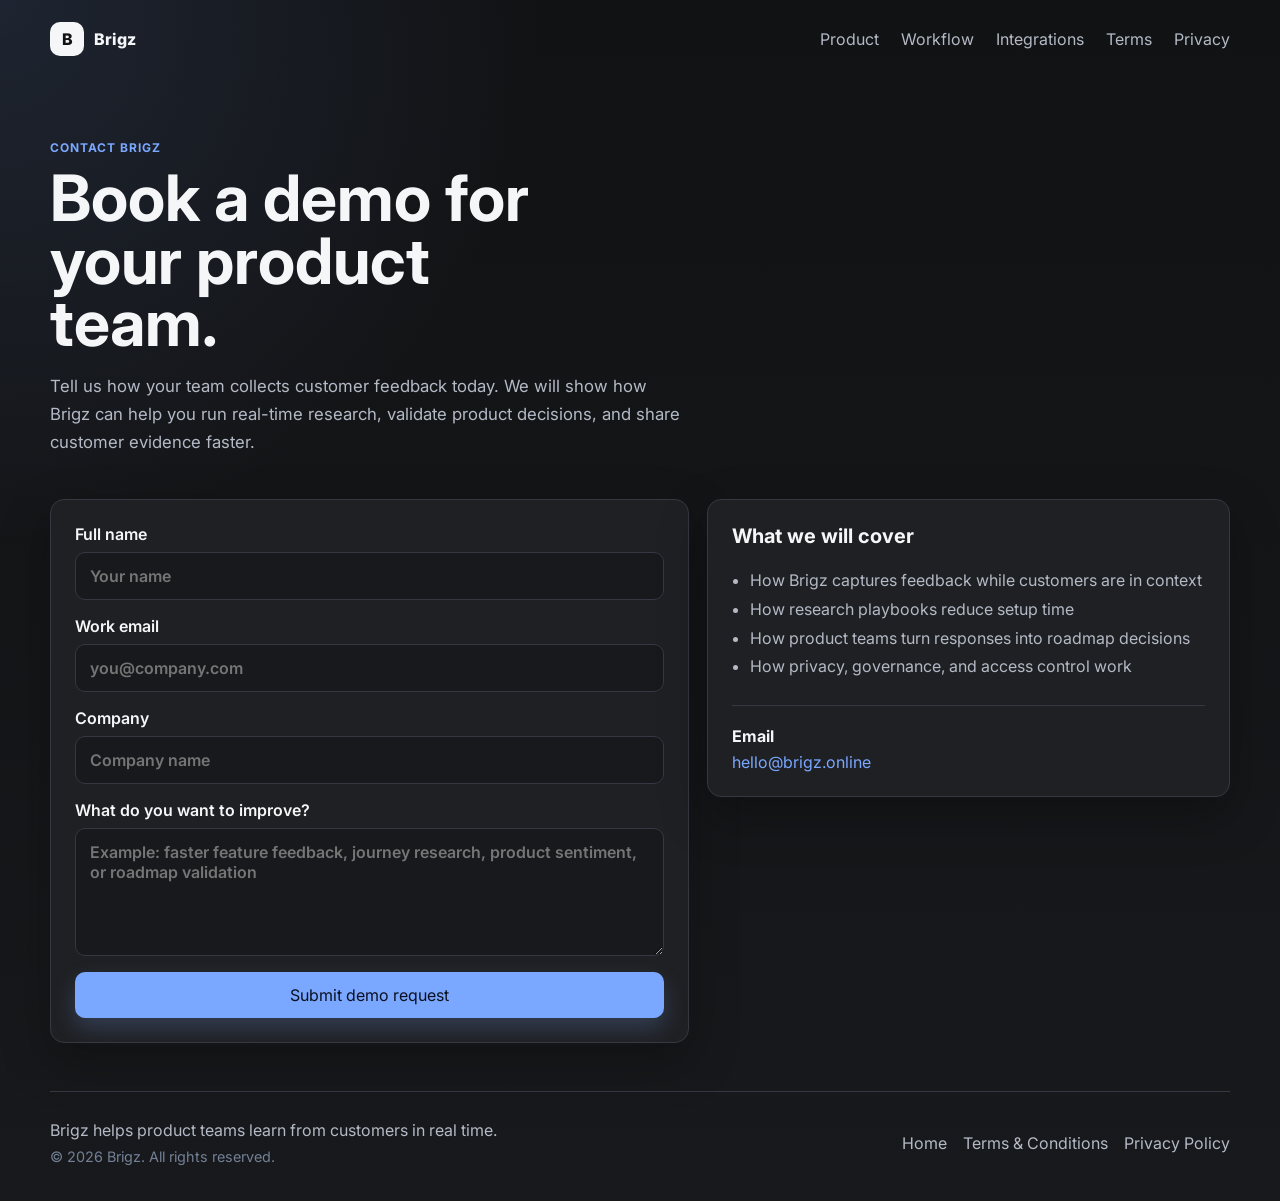
==== demo.html @ 52a7bba7 "Initial commit" ====
<!doctype html>
<html lang="en">
  <head>
    <meta charset="UTF-8" />
    <meta name="viewport" content="width=device-width, initial-scale=1.0" />
    <title>Book a Demo | Brigz</title>
    <meta
      name="description"
      content="Contact Brigz to book a demo of the customer learning platform for product teams."
    />
    <link rel="preconnect" href="https://fonts.googleapis.com" />
    <link rel="preconnect" href="https://fonts.gstatic.com" crossorigin />
    <link
      href="https://fonts.googleapis.com/css2?family=Inter:wght@400;500;600;700;800&display=swap"
      rel="stylesheet"
    />
    <link rel="stylesheet" href="styles.css" />
  </head>
  <body>
    <div class="shell">
      <header class="topbar">
        <a class="brand brand-link" href="index.html">
          <span class="mark">B</span>
          <span>Brigz</span>
        </a>
        <nav class="nav">
          <a href="index.html#product">Product</a>
          <a href="index.html#workflow">Workflow</a>
          <a href="index.html#integrations">Integrations</a>
          <a href="terms.html">Terms</a>
          <a href="privacy.html">Privacy</a>
        </nav>
      </header>

      <main class="page-layout">
        <section class="page-hero">
          <p class="eyebrow">Contact Brigz</p>
          <h1>Book a demo for your product team.</h1>
          <p class="lede">
            Tell us how your team collects customer feedback today. We will show
            how Brigz can help you run real-time research, validate product
            decisions, and share customer evidence faster.
          </p>
        </section>

        <section class="contact-grid">
          <form class="contact-form">
            <label>
              Full name
              <input type="text" name="name" placeholder="Your name" />
            </label>
            <label>
              Work email
              <input type="email" name="email" placeholder="you@company.com" />
            </label>
            <label>
              Company
              <input type="text" name="company" placeholder="Company name" />
            </label>
            <label>
              What do you want to improve?
              <textarea
                name="message"
                rows="5"
                placeholder="Example: faster feature feedback, journey research, product sentiment, or roadmap validation"
              ></textarea>
            </label>
            <button class="primary" type="button">Submit demo request</button>
          </form>

          <aside class="contact-card">
            <h2>What we will cover</h2>
            <ul class="list">
              <li>How Brigz captures feedback while customers are in context</li>
              <li>How research playbooks reduce setup time</li>
              <li>How product teams turn responses into roadmap decisions</li>
              <li>How privacy, governance, and access control work</li>
            </ul>
            <div class="contact-detail">
              <strong>Email</strong>
              <a href="mailto:hello@brigz.online">hello@brigz.online</a>
            </div>
          </aside>
        </section>
      </main>

      <footer class="footer">
        <div>
          <p>Brigz helps product teams learn from customers in real time.</p>
          <p class="copyright">&copy; 2026 Brigz. All rights reserved.</p>
        </div>
        <nav>
          <a href="index.html">Home</a>
          <a href="terms.html">Terms & Conditions</a>
          <a href="privacy.html">Privacy Policy</a>
        </nav>
      </footer>
    </div>
  </body>
</html>
---- styles.css ----
:root {
  color-scheme: dark;
  --bg: #141414;
  --surface: #1f2023;
  --surface-2: #292b30;
  --ink: #f4f6f8;
  --muted: #b3bac6;
  --line: #353841;
  --accent: #7aa7ff;
  --accent-2: #37d5bd;
  --shadow: 0 18px 50px rgba(0, 0, 0, 0.28);
}

* {
  box-sizing: border-box;
}

html {
  scroll-behavior: smooth;
}

body {
  margin: 0;
  font-family: Inter, system-ui, sans-serif;
  color: var(--ink);
  background:
    radial-gradient(circle at top left, rgba(122, 167, 255, 0.12), transparent 34rem),
    linear-gradient(180deg, #111214 0%, #18191c 100%);
}

button,
.button {
  font: inherit;
}

.shell {
  width: min(1180px, calc(100% - 32px));
  margin: 0 auto;
}

.topbar {
  display: flex;
  align-items: center;
  justify-content: space-between;
  gap: 18px;
  padding: 22px 0;
}

.brand {
  display: inline-flex;
  align-items: center;
  gap: 10px;
  font-weight: 800;
  letter-spacing: 0;
}

.mark {
  display: inline-grid;
  place-items: center;
  width: 34px;
  height: 34px;
  border-radius: 10px;
  background: #f4f6f8;
  color: #111214;
}

.nav {
  display: flex;
  gap: 22px;
  color: var(--muted);
}

.nav a,
.brand-link,
.button,
.footer a,
.contact-detail a,
.legal-card a {
  color: inherit;
  text-decoration: none;
}

.actions,
.hero-cta {
  display: flex;
  gap: 10px;
}

button,
.button {
  display: inline-flex;
  align-items: center;
  justify-content: center;
  border: 1px solid transparent;
  border-radius: 10px;
  padding: 12px 16px;
  cursor: pointer;
}

.primary {
  background: var(--accent);
  color: #0b1020;
  box-shadow: 0 10px 22px rgba(122, 167, 255, 0.22);
}

.secondary,
.ghost {
  background: var(--surface);
  color: var(--ink);
  border-color: var(--line);
}

.hero {
  display: grid;
  grid-template-columns: 1.05fr 0.95fr;
  gap: 28px;
  align-items: center;
  padding: 42px 0 36px;
}

.eyebrow,
.tag {
  margin: 0 0 12px;
  text-transform: uppercase;
  font-size: 12px;
  letter-spacing: 0.08em;
  color: var(--accent);
  font-weight: 700;
}

h1,
h2,
h3,
p {
  margin-top: 0;
}

h1 {
  font-size: clamp(3rem, 5vw, 4.9rem);
  line-height: 0.98;
  margin-bottom: 18px;
  max-width: 10ch;
}

.lede {
  max-width: 58ch;
  color: var(--muted);
  font-size: 1.05rem;
  line-height: 1.65;
}

.stats {
  display: grid;
  grid-template-columns: repeat(3, minmax(0, 1fr));
  gap: 12px;
  margin-top: 28px;
}

.stats div,
.panel-card,
.features article,
.workflow-grid article,
.integration-grid div,
.template-card,
.panel,
.strip,
.enterprise {
  background: var(--surface);
  border: 1px solid var(--line);
  border-radius: 14px;
  box-shadow: var(--shadow);
}

.stats div {
  padding: 16px;
}

.stats strong {
  display: block;
  font-size: 1.55rem;
}

.stats span {
  color: var(--muted);
  font-size: 0.92rem;
}

.hero-panel {
  background: linear-gradient(180deg, #202329, #121316);
  color: white;
  padding: 18px;
  border-radius: 18px;
  box-shadow: 0 28px 60px rgba(15, 23, 42, 0.22);
}

.hero-image,
.section-visual img {
  display: block;
  width: 100%;
  height: auto;
}

.hero-image {
  margin-bottom: 14px;
  border-radius: 14px;
}

.section-visual {
  margin-bottom: 18px;
  background: var(--surface);
  border: 1px solid var(--line);
  border-radius: 16px;
  box-shadow: var(--shadow);
  overflow: hidden;
}

.section-visual p,
.visual-note {
  color: var(--muted);
  line-height: 1.6;
  margin: 0;
  padding: 0 18px 18px;
}

.visual-note {
  padding: 0 0 16px;
  font-size: 0.95rem;
}

.panel-header {
  display: flex;
  align-items: center;
  gap: 7px;
  margin-bottom: 18px;
  color: rgba(255, 255, 255, 0.8);
  font-size: 0.9rem;
}

.dot {
  width: 10px;
  height: 10px;
  border-radius: 50%;
}

.red { background: #ef4444; }
.yellow { background: #f59e0b; }
.green { background: #22c55e; }

.panel-title {
  margin-left: 8px;
}

.panel-grid {
  display: grid;
  grid-template-columns: repeat(2, minmax(0, 1fr));
  gap: 12px;
}

.panel-card {
  padding: 16px;
  background: rgba(255, 255, 255, 0.06);
  border-color: rgba(255, 255, 255, 0.12);
  color: white;
}

.panel-card p {
  color: rgba(255, 255, 255, 0.72);
  margin-bottom: 10px;
}

.panel-card strong {
  font-size: 1.5rem;
}

.wide {
  grid-column: span 2;
}

.bar {
  height: 10px;
  border-radius: 999px;
  background: rgba(255, 255, 255, 0.12);
  margin-top: 16px;
  overflow: hidden;
}

.bar span {
  display: block;
  height: 100%;
  background: linear-gradient(90deg, #37d5bd, #7aa7ff);
}

.chart .bars {
  display: grid;
  grid-template-columns: repeat(5, 1fr);
  gap: 10px;
  align-items: end;
  height: 128px;
  margin-top: 16px;
}

.chart .bars span {
  display: block;
  border-radius: 8px 8px 2px 2px;
  background: linear-gradient(180deg, #7aa7ff 0%, #37d5bd 100%);
}

.strip,
.enterprise {
  display: grid;
  grid-template-columns: 1fr 1fr;
  gap: 24px;
  align-items: center;
  padding: 28px;
  margin: 20px 0;
}

.strip h2,
.section-head h2,
.panel h2,
.enterprise h2 {
  font-size: clamp(1.8rem, 2.5vw, 2.5rem);
  line-height: 1.05;
  margin-bottom: 10px;
}

.strip p,
.enterprise p,
.features p,
.workflow-grid p,
.integration-grid p,
.panel p {
  color: var(--muted);
  line-height: 1.6;
}

.uses-grid,
.service-grid,
.features,
.workflow-grid,
.integration-grid,
.template-grid {
  display: grid;
  gap: 14px;
}

.uses-grid {
  grid-template-columns: repeat(3, minmax(0, 1fr));
  margin-bottom: 24px;
}

.service-grid {
  grid-template-columns: repeat(3, minmax(0, 1fr));
  margin-bottom: 24px;
}

.features {
  grid-template-columns: repeat(4, minmax(0, 1fr));
  margin-bottom: 24px;
}

.service-grid article,
.uses-grid article,
.features article,
.workflow-grid article,
.integration-grid div,
.template-card,
.panel {
  padding: 22px;
}

.use-illustration {
  display: grid;
  place-items: center;
  height: 120px;
  margin: -4px 0 16px;
  border-radius: 12px;
  background: linear-gradient(135deg, #252a33 0%, #1c2524 100%);
  overflow: hidden;
}

.use-illustration svg {
  width: 100%;
  max-width: 230px;
  height: 120px;
}

.use-illustration rect,
.use-illustration circle {
  fill: #17191d;
  stroke: #7aa7ff;
  stroke-width: 4;
}

.use-illustration path {
  fill: none;
  stroke: #37d5bd;
  stroke-width: 5;
  stroke-linecap: round;
  stroke-linejoin: round;
}

.service-grid h3,
.uses-grid h3,
.features h3,
.workflow-grid h3,
.integration-grid h3 {
  margin-bottom: 10px;
}

.service-grid p,
.uses-grid p {
  color: var(--muted);
  line-height: 1.65;
}

.section-head {
  margin: 32px 0 18px;
}

.workflow-grid {
  grid-template-columns: repeat(3, minmax(0, 1fr));
}

.workflow-grid span {
  display: inline-flex;
  width: 34px;
  height: 34px;
  align-items: center;
  justify-content: center;
  border-radius: 10px;
  background: var(--surface-2);
  color: var(--accent);
  font-weight: 700;
  margin-bottom: 14px;
}

.split {
  display: grid;
  grid-template-columns: repeat(2, minmax(0, 1fr));
  gap: 16px;
  margin: 28px 0;
}

.list {
  margin: 18px 0 0;
  padding-left: 18px;
  color: var(--muted);
  line-height: 1.8;
}

.chips {
  display: flex;
  flex-wrap: wrap;
  gap: 10px;
}

.chips span,
.compliance span {
  padding: 10px 12px;
  border: 1px solid var(--line);
  border-radius: 999px;
  background: var(--surface-2);
}

.compliance {
  display: flex;
  flex-wrap: wrap;
  gap: 10px;
}

.template-grid {
  grid-template-columns: repeat(3, minmax(0, 1fr));
}

.template-card {
  display: flex;
  flex-direction: column;
  gap: 12px;
  min-height: 168px;
}

.template-card strong {
  font-size: 1.1rem;
}

.template-card small {
  color: var(--muted);
}

.integration-grid {
  grid-template-columns: repeat(2, minmax(0, 1fr));
}

.enterprise {
  margin-bottom: 56px;
}

.footer {
  display: flex;
  align-items: center;
  justify-content: space-between;
  gap: 24px;
  border-top: 1px solid var(--line);
  padding: 28px 0 36px;
  color: var(--muted);
}

.footer .brand {
  color: var(--ink);
  margin-bottom: 10px;
}

.footer p {
  margin-bottom: 0;
}

.copyright {
  margin-top: 8px;
  font-size: 0.9rem;
  color: #738096;
}

.footer nav {
  display: flex;
  flex-wrap: wrap;
  gap: 16px;
  justify-content: flex-end;
}

.page-layout,
.legal-page {
  padding: 30px 0 48px;
}

.page-hero {
  padding: 32px 0 26px;
}

.page-hero h1 {
  max-width: 12ch;
}

.contact-grid {
  display: grid;
  grid-template-columns: 1.1fr 0.9fr;
  gap: 18px;
  align-items: start;
}

.contact-form,
.contact-card,
.legal-card {
  background: var(--surface);
  border: 1px solid var(--line);
  border-radius: 14px;
  box-shadow: var(--shadow);
  padding: 24px;
}

.contact-form {
  display: grid;
  gap: 16px;
}

.contact-form label {
  display: grid;
  gap: 8px;
  color: var(--ink);
  font-weight: 600;
}

.contact-form input,
.contact-form textarea {
  width: 100%;
  border: 1px solid var(--line);
  border-radius: 10px;
  padding: 13px 14px;
  color: var(--ink);
  font: inherit;
  background: #17191d;
}

.contact-form textarea {
  resize: vertical;
}

.contact-card h2,
.legal-card h2 {
  font-size: 1.25rem;
}

.contact-detail {
  display: grid;
  gap: 6px;
  margin-top: 24px;
  padding-top: 20px;
  border-top: 1px solid var(--line);
}

.contact-detail a,
.legal-card a {
  color: var(--accent);
}

.legal-card {
  max-width: 860px;
}

.legal-card p {
  color: var(--muted);
  line-height: 1.7;
  margin-bottom: 24px;
}

@media (max-width: 980px) {
  .topbar,
  .hero,
  .strip,
  .enterprise,
  .split,
  .service-grid,
  .uses-grid,
  .features,
  .workflow-grid,
  .template-grid,
  .integration-grid,
  .contact-grid {
    grid-template-columns: 1fr;
  }

  .topbar,
  .hero,
  .strip,
  .enterprise,
  .split {
    display: grid;
  }

  .nav {
    justify-content: start;
    flex-wrap: wrap;
  }

  .footer {
    display: grid;
  }

  .footer nav {
    justify-content: start;
  }
}

@media (max-width: 700px) {
  .shell {
    width: min(100% - 20px, 1180px);
  }

  .topbar {
    gap: 14px;
  }

  .actions,
  .hero-cta,
  .stats {
    grid-template-columns: 1fr;
    display: grid;
  }

  .panel-grid {
    grid-template-columns: 1fr;
  }

  .wide {
    grid-column: auto;
  }

  h1 {
    max-width: none;
  }
}
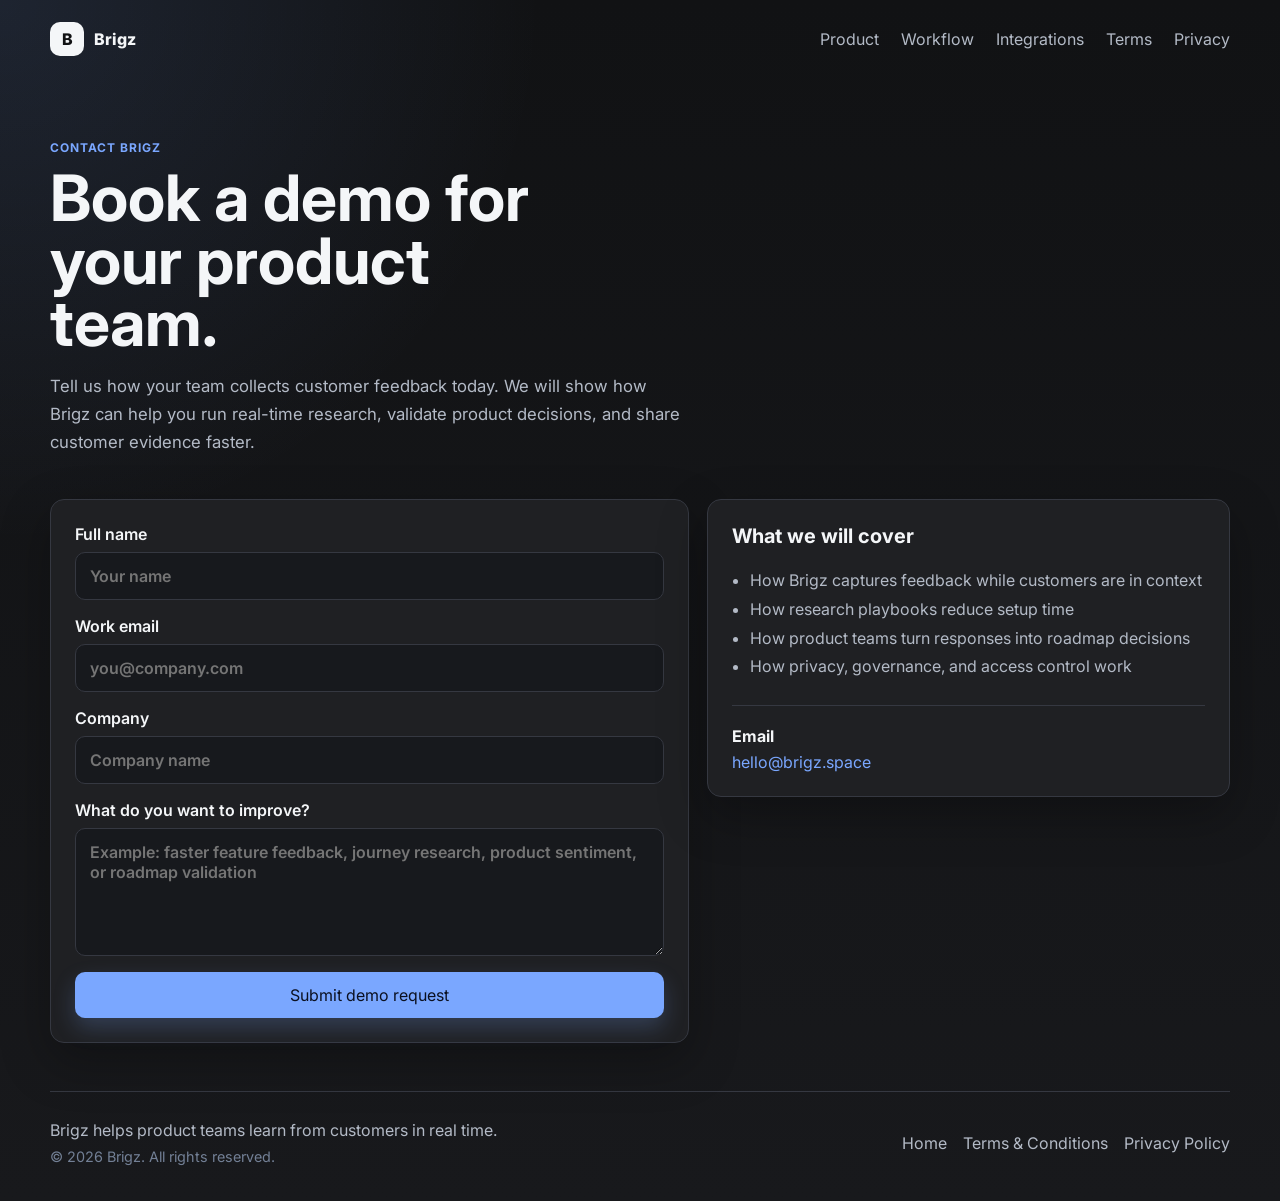
==== commit 38bdc201: "Update Brigz contact email" ====
--- a/demo.html
+++ b/demo.html
@@ -78,7 +78,7 @@
             </ul>
             <div class="contact-detail">
               <strong>Email</strong>
-              <a href="mailto:hello@brigz.online">hello@brigz.online</a>
+              <a href="mailto:hello@brigz.space">hello@brigz.space</a>
             </div>
           </aside>
         </section>
